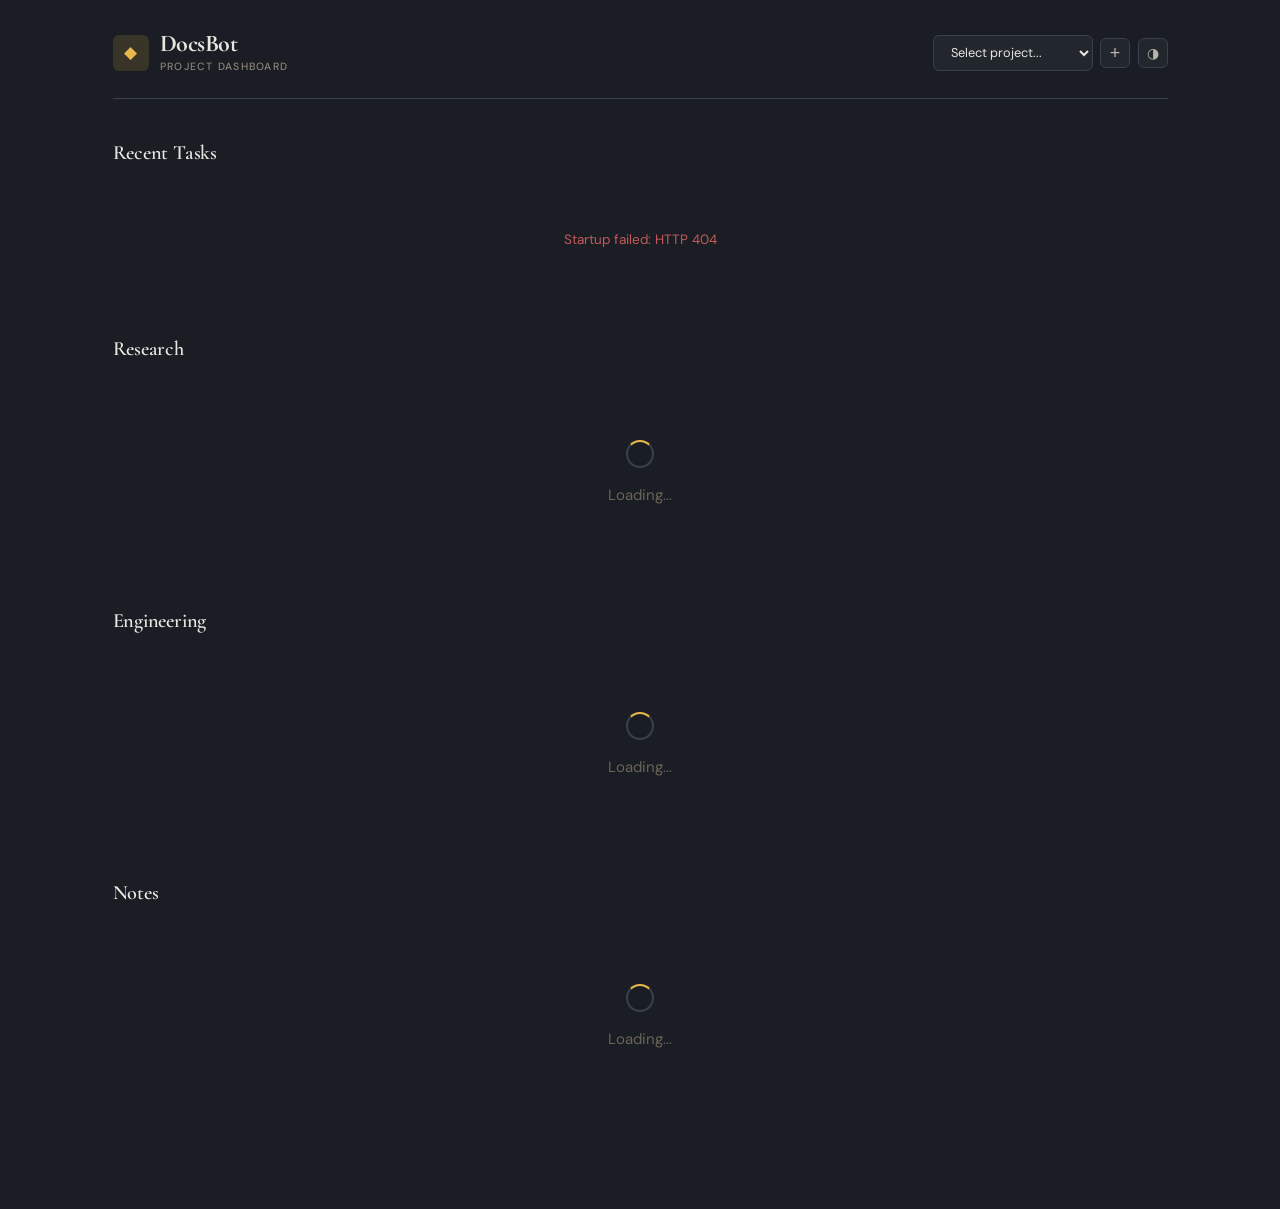
==== templates/index.html @ 3e3f4b2b "feat(ui): light/dark theme toggle + fix note rendering - Add [data-theme="light"] CSS overrides (war" ====
<!DOCTYPE html>
<html lang="en">
<head>
  <meta charset="UTF-8">
  <meta name="viewport" content="width=device-width, initial-scale=1.0">
  <title>DocsBot</title>
  <link rel="preconnect" href="https://fonts.googleapis.com">
  <link rel="preconnect" href="https://fonts.gstatic.com" crossorigin>
  <link href="https://fonts.googleapis.com/css2?family=Cormorant+Garamond:ital,wght@0,400;0,600;0,700;1,400&family=DM+Sans:opsz,wght@9..40,300;9..40,400;9..40,500;9..40,600;9..40,700&family=JetBrains+Mono:wght@400;500&display=swap" rel="stylesheet">
  <link rel="stylesheet" href="style.css">
  <!-- Apply saved theme before paint to avoid flash -->
  <script>
    (function(){ const t = localStorage.getItem('docsbot:theme'); if(t) document.documentElement.setAttribute('data-theme', t); })();
  </script>
</head>
<body>
  <div class="app">
    <!-- Header -->
    <header class="header">
      <div class="brand">
        <div class="brand-icon">◆</div>
        <div>
          <div class="brand-title">DocsBot</div>
          <div class="brand-sub">Project Dashboard</div>
        </div>
      </div>
      <div class="header-actions">
        <select id="projectSelect" class="project-select">
          <option value="" disabled selected>Select project...</option>
        </select>
        <button id="addFolder" class="add-folder-btn" title="打开文件夹">+</button>
        <button id="themeToggle" class="theme-btn" title="切换明暗模式">◑</button>
      </div>
    </header>

    <!-- Folder bar (toggled by + button when projects are loaded) -->
    <div id="folderBar" class="folder-bar" style="display:none;">
      <span class="folder-bar-label">打开文件夹</span>
      <input id="folderBarInput" class="folder-bar-input" type="text"
             placeholder="/Users/you/MyProject" spellcheck="false" autocomplete="off">
      <button id="folderBarBtn" class="folder-bar-open-btn">打开</button>
      <button id="folderBarClose" class="folder-bar-close-btn">✕</button>
      <span id="folderBarErr" class="folder-bar-err"></span>
    </div>

    <!-- Landing (shown when no projects are registered) -->
    <div class="landing" id="landing" style="display:none;">
      <div class="landing-inner">
        <div class="landing-icon">◆</div>
        <h2 class="landing-title">打开文件夹以继续</h2>
        <p class="landing-subtitle">输入项目文件夹路径，DocsBot 将自动检测其中的 docs/ 子目录。</p>
        <div class="landing-form">
          <input type="text" id="folderInput" class="folder-input" placeholder="/Users/you/MyProject" spellcheck="false">
          <button class="folder-btn" id="folderBtn">打开</button>
        </div>
        <div class="landing-error" id="landingError"></div>
      </div>
    </div>

    <!-- Recent Tasks -->
    <section class="section" id="sectionTodo">
      <div class="section-header">
        <h2 class="section-title">Recent Tasks</h2>
        <span class="section-count" id="todoCount"></span>
      </div>
      <div id="todoBody">
        <div class="loading-state">
          <div class="spinner"></div>
          <p>Loading...</p>
        </div>
      </div>
    </section>

    <!-- Research -->
    <section class="section" id="sectionResearch">
      <div class="section-header">
        <h2 class="section-title">Research</h2>
        <span class="section-count" id="researchCount"></span>
      </div>
      <div id="researchBody">
        <div class="loading-state">
          <div class="spinner"></div>
          <p>Loading...</p>
        </div>
      </div>
    </section>

    <!-- Engineering -->
    <section class="section" id="sectionEngineering">
      <div class="section-header">
        <h2 class="section-title">Engineering</h2>
        <span class="section-count" id="engineeringCount"></span>
      </div>
      <div id="engineeringBody">
        <div class="loading-state">
          <div class="spinner"></div>
          <p>Loading...</p>
        </div>
      </div>
    </section>

    <!-- Notes -->
    <section class="section" id="sectionNotes">
      <div class="section-header">
        <h2 class="section-title">Notes</h2>
        <span class="section-count" id="notesCount"></span>
      </div>
      <div id="notesBody">
        <div class="loading-state">
          <div class="spinner"></div>
          <p>Loading...</p>
        </div>
      </div>
    </section>
  </div>

  <!-- Modal -->
  <div class="modal-overlay" id="modalOverlay">
    <div class="modal">
      <button class="modal-close" id="modalClose">&times;</button>
      <div class="modal-body" id="modalBody"></div>
    </div>
  </div>

  <script src="app.js"></script>
</body>
</html>
---- templates/style.css ----
/* ================================================================
   DocsBot Dashboard — Adaptive Theme (dark default, light optional)
   ================================================================ */

:root {
  /* Typography */
  --font-display: 'Cormorant Garamond', Georgia, 'Noto Serif SC', serif;
  --font-body: 'DM Sans', -apple-system, BlinkMacSystemFont, 'Segoe UI', 'Noto Sans SC', sans-serif;
  --font-mono: 'JetBrains Mono', 'SF Mono', Monaco, 'Cascadia Code', monospace;

  /* Dark theme — warm slate */
  --bg-primary: #1a1d23;
  --bg-secondary: #22262d;
  --bg-tertiary: #2a2f38;
  --bg-elevated: #323844;
  --bg-hover: #3a404d;
  --border-subtle: #3a404d;
  --border-default: #4a5260;
  --text-primary: #e8e6e1;
  --text-secondary: #b8b4aa;
  --text-tertiary: #8a8478;
  --text-muted: #6a6458;

  --accent: #e8b84d;
  --accent-hover: #f0c868;
  --accent-dim: rgba(232, 184, 77, 0.15);
  --accent-glow: rgba(232, 184, 77, 0.08);

  --success: #5a9e6e;
  --success-bg: rgba(90, 158, 110, 0.12);
  --error: #c45a5a;
  --error-bg: rgba(196, 90, 90, 0.12);
  --warning: #c9a04a;
  --warning-bg: rgba(201, 160, 74, 0.12);
  --info: #5a8ec4;
  --info-bg: rgba(90, 142, 196, 0.12);

  /* Status */
  --status-open: #8a8478;
  --status-in-progress: #5a8ec4;
  --status-blocked: #c9a04a;
  --status-done: #5a9e6e;
  --status-abandoned: #c45a5a;

  /* Bucket */
  --p0: #c45a5a; --p0-bg: rgba(196, 90, 90, 0.08); --p0-line: rgba(196, 90, 90, 0.35);
  --p1: #c9a04a; --p1-bg: rgba(201, 160, 74, 0.08); --p1-line: rgba(201, 160, 74, 0.35);
  --p2: #5a9e6e; --p2-bg: rgba(90, 158, 110, 0.08); --p2-line: rgba(90, 158, 110, 0.35);
  --p3: #5a8ec4; --p3-bg: rgba(90, 142, 196, 0.08); --p3-line: rgba(90, 142, 196, 0.35);
  --p4: #8a6bc4; --p4-bg: rgba(138, 107, 196, 0.08); --p4-line: rgba(138, 107, 196, 0.35);
  --p5: #6a7585; --p5-bg: rgba(106, 117, 133, 0.08); --p5-line: rgba(106, 117, 133, 0.35);

  --shadow-sm: 0 1px 3px rgba(0,0,0,0.3);
  --shadow-md: 0 4px 16px rgba(0,0,0,0.4);
  --shadow-lg: 0 8px 32px rgba(0,0,0,0.5);

  --radius-sm: 6px;
  --radius-md: 10px;
  --radius-lg: 16px;

  --transition-fast: 0.15s ease;
  --transition-base: 0.25s ease;
  --transition-slow: 0.4s ease;
}

/* ================================================================
   LIGHT THEME OVERRIDES
   ================================================================ */
[data-theme="light"] {
  --bg-primary:    #f7f5f1;
  --bg-secondary:  #edeae4;
  --bg-tertiary:   #e3dfd7;
  --bg-elevated:   #d8d3c9;
  --bg-hover:      #cdc8bc;
  --border-subtle: #d0cbc0;
  --border-default:#bbb5a8;
  --text-primary:  #2a2620;
  --text-secondary:#48423a;
  --text-tertiary: #6e6558;
  --text-muted:    #968e82;

  --accent:        #b07a28;
  --accent-hover:  #c98c30;
  --accent-dim:    rgba(176, 122, 40, 0.14);
  --accent-glow:   rgba(176, 122, 40, 0.07);

  --success:    #3a7a52;  --success-bg: rgba(58,122,82,0.1);
  --error:      #a03838;  --error-bg:   rgba(160,56,56,0.1);
  --warning:    #9a7030;  --warning-bg: rgba(154,112,48,0.1);
  --info:       #3868a0;  --info-bg:    rgba(56,104,160,0.1);

  --status-open:        #9a9085;
  --status-in-progress: #3868a0;
  --status-blocked:     #9a7030;
  --status-done:        #3a7a52;
  --status-abandoned:   #a03838;

  --p0: #a03838; --p0-bg: rgba(160,56,56,0.07);  --p0-line: rgba(160,56,56,0.3);
  --p1: #9a7030; --p1-bg: rgba(154,112,48,0.07); --p1-line: rgba(154,112,48,0.3);
  --p2: #3a7a52; --p2-bg: rgba(58,122,82,0.07);  --p2-line: rgba(58,122,82,0.3);
  --p3: #3868a0; --p3-bg: rgba(56,104,160,0.07); --p3-line: rgba(56,104,160,0.3);
  --p4: #6a4ea0; --p4-bg: rgba(106,78,160,0.07); --p4-line: rgba(106,78,160,0.3);
  --p5: #586070; --p5-bg: rgba(88,96,112,0.07);  --p5-line: rgba(88,96,112,0.3);

  --shadow-sm: 0 1px 3px rgba(0,0,0,0.1);
  --shadow-md: 0 4px 16px rgba(0,0,0,0.14);
  --shadow-lg: 0 8px 32px rgba(0,0,0,0.18);
}

/* ================================================================
   BASE
   ================================================================ */
*, *::before, *::after { box-sizing: border-box; margin: 0; padding: 0; }

html {
  font-size: 15px;
  scroll-behavior: smooth;
}

body {
  font-family: var(--font-body);
  font-weight: 400;
  line-height: 1.6;
  color: var(--text-primary);
  background: var(--bg-primary);
  min-height: 100vh;
  -webkit-font-smoothing: antialiased;
  -moz-osx-font-smoothing: grayscale;
}

::selection {
  background: var(--accent-dim);
  color: var(--text-primary);
}

::-webkit-scrollbar { width: 6px; }
::-webkit-scrollbar-track { background: transparent; }
::-webkit-scrollbar-thumb { background: var(--border-default); border-radius: 3px; }
::-webkit-scrollbar-thumb:hover { background: var(--text-tertiary); }

/* ================================================================
   APP SHELL
   ================================================================ */
.app {
  max-width: 1100px;
  margin: 0 auto;
  padding: 2rem 1.5rem 4rem;
}

@media (max-width: 640px) {
  .app { padding: 1rem 1rem 3rem; }
}

/* ================================================================
   HEADER
   ================================================================ */
.header {
  display: flex;
  justify-content: space-between;
  align-items: center;
  padding-bottom: 1.5rem;
  margin-bottom: 2.5rem;
  border-bottom: 1px solid var(--border-subtle);
  animation: fadeSlideDown 0.6s ease both;
}

.brand {
  display: flex;
  align-items: center;
  gap: 0.75rem;
}

.brand-icon {
  width: 36px;
  height: 36px;
  display: flex;
  align-items: center;
  justify-content: center;
  background: var(--accent-dim);
  border-radius: var(--radius-sm);
  font-size: 1.1rem;
  color: var(--accent);
  flex-shrink: 0;
}

.brand-title {
  font-family: var(--font-display);
  font-size: 1.6rem;
  font-weight: 700;
  letter-spacing: -0.02em;
  line-height: 1.2;
}

.brand-sub {
  font-size: 0.7rem;
  color: var(--text-tertiary);
  text-transform: uppercase;
  letter-spacing: 0.12em;
  font-weight: 500;
}

.project-select {
  background: var(--bg-secondary);
  border: 1px solid var(--border-subtle);
  border-radius: var(--radius-sm);
  color: var(--text-primary);
  font-family: var(--font-body);
  font-size: 0.85rem;
  padding: 0.5rem 0.9rem;
  min-width: 160px;
  cursor: pointer;
  outline: none;
  transition: all var(--transition-fast);
}
.project-select:focus {
  border-color: var(--accent);
  box-shadow: 0 0 0 3px var(--accent-dim);
}
.project-select option {
  background: var(--bg-secondary);
  color: var(--text-primary);
}

/* ================================================================
   SECTIONS
   ================================================================ */
.section {
  margin-bottom: 2.5rem;
  animation: fadeSlideUp 0.6s ease both;
}
.section:nth-child(2) { animation-delay: 0.05s; }
.section:nth-child(3) { animation-delay: 0.1s; }
.section:nth-child(4) { animation-delay: 0.15s; }
.section:nth-child(5) { animation-delay: 0.2s; }

.section-header {
  display: flex;
  justify-content: space-between;
  align-items: center;
  margin-bottom: 1rem;
  flex-wrap: wrap;
  gap: 0.5rem;
}

.section-title {
  font-family: var(--font-display);
  font-size: 1.35rem;
  font-weight: 600;
  color: var(--text-primary);
  letter-spacing: -0.01em;
}

.section-count {
  font-size: 0.75rem;
  color: var(--text-muted);
  font-family: var(--font-mono);
  font-weight: 500;
}

/* ================================================================
   CARD LIST (for Todo / row-style cards)
   ================================================================ */
.card-list {
  background: var(--bg-secondary);
  border: 1px solid var(--border-subtle);
  border-radius: var(--radius-md);
  overflow: hidden;
}

/* Todo list: scrollable with max height */
#sectionTodo .card-list {
  max-height: 340px;
  overflow-y: auto;
}

.row-card {
  display: flex;
  align-items: center;
  gap: 1rem;
  padding: 0.85rem 1.1rem;
  border-bottom: 1px solid var(--border-subtle);
  transition: background var(--transition-fast);
  cursor: pointer;
  position: relative;
}
.row-card:last-child { border-bottom: none; }
.row-card:hover {
  background: var(--bg-tertiary);
}

.row-card::before {
  content: '';
  position: absolute;
  left: 0;
  top: 0;
  bottom: 0;
  width: 3px;
  background: var(--bucket-line, var(--border-default));
  opacity: 0.7;
}

.row-card-main {
  flex: 1;
  min-width: 0;
}

.row-card-title {
  font-weight: 600;
  font-size: 0.92rem;
  line-height: 1.45;
  color: var(--text-primary);
  margin-bottom: 0.2rem;
}

.row-card-meta {
  font-size: 0.78rem;
  color: var(--text-tertiary);
  line-height: 1.5;
  display: flex;
  gap: 0.75rem;
  flex-wrap: wrap;
}

.row-card-meta .sep {
  color: var(--text-muted);
}

.row-card-actions {
  display: flex;
  gap: 0.4rem;
  flex-shrink: 0;
  align-items: center;
}

/* ================================================================
   CARD GRID (for Research / Notes)
   ================================================================ */
.card-grid {
  display: grid;
  grid-template-columns: repeat(2, 1fr);
  gap: 0.75rem;
}

@media (max-width: 768px) {
  .card-grid { grid-template-columns: 1fr; }
}

.grid-card {
  background: var(--bg-secondary);
  border: 1px solid var(--border-subtle);
  border-radius: var(--radius-md);
  padding: 1.1rem;
  cursor: pointer;
  transition: all var(--transition-base);
  position: relative;
  overflow: hidden;
}
.grid-card:hover {
  border-color: var(--border-default);
  box-shadow: var(--shadow-md);
  transform: translateY(-2px);
}
.grid-card::before {
  content: '';
  position: absolute;
  top: 0;
  left: 0;
  right: 0;
  height: 2px;
  background: var(--card-accent, var(--accent));
  opacity: 0;
  transition: opacity var(--transition-base);
}
.grid-card:hover::before {
  opacity: 1;
}

.grid-card-header {
  display: flex;
  justify-content: space-between;
  align-items: flex-start;
  gap: 0.5rem;
  margin-bottom: 0.5rem;
}

.grid-card-id {
  font-family: var(--font-mono);
  font-size: 0.72rem;
  font-weight: 500;
  color: var(--text-muted);
  letter-spacing: 0.02em;
}

.grid-card-badges {
  display: flex;
  gap: 0.35rem;
  flex-shrink: 0;
}

.grid-card-title {
  font-weight: 600;
  font-size: 0.95rem;
  line-height: 1.4;
  color: var(--text-primary);
  margin-bottom: 0.4rem;
}

.grid-card-subtitle {
  font-family: var(--font-mono);
  font-size: 0.8rem;
  color: var(--accent);
  margin-bottom: 0.5rem;
  font-weight: 500;
}

.grid-card-summary {
  font-size: 0.85rem;
  line-height: 1.55;
  color: var(--text-secondary);
  display: -webkit-box;
  -webkit-line-clamp: 3;
  -webkit-box-orient: vertical;
  overflow: hidden;
}

/* ================================================================
   MODULE GROUPS (for Engineering)
   ================================================================ */
.module-group {
  margin-bottom: 1.25rem;
}
.module-group:last-child {
  margin-bottom: 0;
}

.module-group-header {
  display: flex;
  align-items: center;
  gap: 0.6rem;
  padding: 0.6rem 0;
  margin-bottom: 0.6rem;
  border-bottom: 1px solid var(--border-subtle);
}

.module-group-icon {
  width: 28px;
  height: 28px;
  display: flex;
  align-items: center;
  justify-content: center;
  background: var(--accent-dim);
  border-radius: var(--radius-sm);
  font-size: 0.85rem;
  color: var(--accent);
}

.module-group-title {
  font-size: 0.82rem;
  font-weight: 600;
  color: var(--text-secondary);
  text-transform: uppercase;
  letter-spacing: 0.1em;
}

.module-group-count {
  font-family: var(--font-mono);
  font-size: 0.75rem;
  color: var(--text-muted);
  margin-left: auto;
}

.module-group-grid {
  display: grid;
  grid-template-columns: repeat(3, 1fr);
  gap: 0.6rem;
}

@media (max-width: 900px) {
  .module-group-grid { grid-template-columns: repeat(2, 1fr); }
}
@media (max-width: 640px) {
  .module-group-grid { grid-template-columns: 1fr; }
}

.compact-card {
  background: var(--bg-secondary);
  border: 1px solid var(--border-subtle);
  border-radius: var(--radius-sm);
  padding: 0.85rem;
  cursor: pointer;
  transition: all var(--transition-fast);
  position: relative;
  border-left: 3px solid var(--bucket-line, var(--border-default));
}
.compact-card:hover {
  background: var(--bg-tertiary);
  border-color: var(--border-default);
  transform: translateY(-1px);
  box-shadow: var(--shadow-sm);
}

.compact-card-title {
  font-weight: 600;
  font-size: 0.88rem;
  line-height: 1.4;
  color: var(--text-primary);
  margin-bottom: 0.3rem;
}

.compact-card-meta {
  display: flex;
  gap: 0.5rem;
  flex-wrap: wrap;
  align-items: center;
}

/* ================================================================
   BADGES
   ================================================================ */
.badge {
  display: inline-flex;
  align-items: center;
  gap: 0.25rem;
  padding: 0.15rem 0.5rem;
  border-radius: 100px;
  font-size: 0.7rem;
  font-weight: 600;
  letter-spacing: 0.02em;
  line-height: 1.4;
  vertical-align: middle;
  white-space: nowrap;
}

.badge-open        { background: rgba(138, 132, 120, 0.12); color: var(--status-open); border: 1px solid rgba(138, 132, 120, 0.2); }
.badge-in-progress { background: var(--info-bg); color: var(--status-in-progress); border: 1px solid rgba(90, 142, 196, 0.2); }
.badge-blocked     { background: var(--warning-bg); color: var(--status-blocked); border: 1px solid rgba(201, 160, 74, 0.2); }
.badge-done        { background: var(--success-bg); color: var(--status-done); border: 1px solid rgba(90, 158, 110, 0.2); }
.badge-abandoned   { background: var(--error-bg); color: var(--status-abandoned); border: 1px solid rgba(196, 90, 90, 0.2); }

.badge-bucket {
  background: transparent;
  color: var(--text-muted);
  border: 1px solid var(--border-subtle);
  font-family: var(--font-mono);
}

.badge-kind {
  background: var(--accent-glow);
  color: var(--accent);
  border: 1px solid rgba(232, 184, 77, 0.2);
}

/* ================================================================
   NOTE CARDS
   ================================================================ */
.note-card {
  background: var(--bg-secondary);
  border: 1px solid var(--border-subtle);
  border-radius: var(--radius-md);
  padding: 1rem;
  cursor: pointer;
  transition: all var(--transition-base);
  position: relative;
}
.note-card:hover {
  border-color: var(--border-default);
  box-shadow: var(--shadow-md);
  transform: translateY(-2px);
}
.note-card::before {
  content: '';
  position: absolute;
  top: 0;
  left: 0;
  right: 0;
  height: 2px;
  background: var(--accent);
  opacity: 0;
  transition: opacity var(--transition-base);
}
.note-card:hover::before {
  opacity: 1;
}

.note-card-date {
  font-family: var(--font-mono);
  font-size: 0.72rem;
  color: var(--text-muted);
  margin-bottom: 0.35rem;
}

.note-card-title {
  font-weight: 600;
  font-size: 0.92rem;
  line-height: 1.4;
  color: var(--text-primary);
  margin-bottom: 0.3rem;
}

.note-card-excerpt {
  font-size: 0.82rem;
  line-height: 1.5;
  color: var(--text-secondary);
  display: -webkit-box;
  -webkit-line-clamp: 2;
  -webkit-box-orient: vertical;
  overflow: hidden;
}

.note-tags {
  display: flex;
  gap: 0.35rem;
  margin-top: 0.5rem;
  flex-wrap: wrap;
}

.note-tag {
  padding: 0.1rem 0.45rem;
  border-radius: 100px;
  font-size: 0.68rem;
  background: var(--bg-tertiary);
  color: var(--text-tertiary);
  border: 1px solid var(--border-subtle);
  font-weight: 500;
}

/* ================================================================
   LOADING / EMPTY
   ================================================================ */
.loading-state {
  display: flex;
  flex-direction: column;
  align-items: center;
  justify-content: center;
  gap: 1rem;
  padding: 4rem 0;
  color: var(--text-muted);
}

.spinner {
  width: 28px;
  height: 28px;
  border: 2px solid var(--border-subtle);
  border-top-color: var(--accent);
  border-radius: 50%;
  animation: spin 0.8s linear infinite;
}

.empty-state {
  text-align: center;
  padding: 3rem 1rem;
  color: var(--text-muted);
  font-size: 0.9rem;
}

/* ================================================================
   MODAL
   ================================================================ */
.modal-overlay {
  position: fixed;
  top: 0; left: 0; right: 0; bottom: 0;
  background: rgba(0,0,0,0.65);
  display: flex;
  align-items: center;
  justify-content: center;
  z-index: 1500;
  opacity: 0;
  visibility: hidden;
  transition: opacity 0.25s ease, visibility 0.25s ease;
  backdrop-filter: blur(4px);
  padding: 1rem;
}
.modal-overlay.active {
  opacity: 1;
  visibility: visible;
}

.modal {
  background: var(--bg-secondary);
  border: 1px solid var(--border-subtle);
  border-radius: var(--radius-lg);
  max-width: 720px;
  width: 100%;
  max-height: 88vh;
  overflow-y: auto;
  position: relative;
  transform: translateY(20px) scale(0.98);
  transition: transform 0.3s cubic-bezier(0.16, 1, 0.3, 1);
  box-shadow: var(--shadow-lg);
}
.modal-overlay.active .modal {
  transform: translateY(0) scale(1);
}

.modal-close {
  position: absolute;
  top: 0.8rem;
  right: 1rem;
  background: none;
  border: none;
  font-size: 1.6rem;
  cursor: pointer;
  color: var(--text-muted);
  line-height: 1;
  padding: 0;
  width: 32px;
  height: 32px;
  display: flex;
  align-items: center;
  justify-content: center;
  border-radius: var(--radius-sm);
  transition: all var(--transition-fast);
  z-index: 10;
}
.modal-close:hover {
  color: var(--text-primary);
  background: var(--bg-hover);
}

.modal-body {
  padding: 1.5rem 1.75rem;
}

.modal-header {
  margin-bottom: 1.25rem;
  padding-right: 2rem;
}

.modal-title {
  font-family: var(--font-display);
  font-size: 1.35rem;
  font-weight: 700;
  line-height: 1.35;
  letter-spacing: -0.01em;
  color: var(--text-primary);
  margin-bottom: 0.4rem;
}

.modal-subtitle {
  font-family: var(--font-mono);
  font-size: 0.8rem;
  color: var(--accent);
  font-weight: 500;
}

.modal-meta-row {
  display: flex;
  gap: 0.5rem;
  flex-wrap: wrap;
  margin-bottom: 1rem;
}

.modal-section {
  margin-bottom: 1.25rem;
}
.modal-section:last-child {
  margin-bottom: 0;
}

.modal-section h4 {
  font-size: 0.72rem;
  text-transform: uppercase;
  letter-spacing: 0.12em;
  font-weight: 600;
  color: var(--text-muted);
  margin: 0 0 0.4rem 0;
}

.modal-section p {
  margin: 0 0 0.6rem 0;
  line-height: 1.65;
  color: var(--text-secondary);
  font-size: 0.88rem;
}
.modal-section p:last-child {
  margin-bottom: 0;
}

.modal-section ul {
  margin: 0;
  padding-left: 1.2rem;
  color: var(--text-secondary);
  font-size: 0.88rem;
  line-height: 1.65;
}
.modal-section li {
  margin-bottom: 0.3rem;
}

.modal-divider {
  height: 1px;
  background: var(--border-subtle);
  margin: 1rem 0;
}

/* Note HTML content inside modal */
.modal-html-content {
  line-height: 1.7;
  color: var(--text-secondary);
}
/* Strip inline bg/color from injected note HTML so the theme applies */
.modal-html-content body,
.modal-html-content [style*="background"],
.modal-html-content [style*="color"] {
  background: transparent !important;
  color: inherit !important;
}
.modal-html-content [style*="background-color"] { background-color: transparent !important; }
.modal-html-content h1,
.modal-html-content h2,
.modal-html-content h3 {
  margin-top: 1.2em;
  margin-bottom: 0.6em;
  color: var(--text-primary);
}
.modal-html-content p {
  margin-bottom: 0.8em;
  color: var(--text-secondary);
}
.modal-html-content pre {
  background: var(--bg-tertiary);
  padding: 0.85rem;
  border-radius: var(--radius-sm);
  overflow-x: auto;
  font-size: 0.85rem;
}
.modal-html-content code {
  font-family: var(--font-mono);
  background: var(--bg-tertiary);
  padding: 0.15rem 0.4rem;
  border-radius: 4px;
  font-size: 0.82rem;
}
.modal-html-content a {
  color: var(--accent);
  text-decoration: none;
  border-bottom: 1px solid var(--accent-dim);
  transition: all var(--transition-fast);
}
.modal-html-content a:hover {
  border-bottom-color: var(--accent);
}
.modal-html-content table {
  width: 100%;
  border-collapse: collapse;
  font-size: 0.85rem;
  margin: 0.8rem 0;
}
.modal-html-content th,
.modal-html-content td {
  padding: 0.5rem 0.7rem;
  border: 1px solid var(--border-subtle);
  text-align: left;
}
.modal-html-content th {
  background: var(--bg-tertiary);
  font-weight: 600;
  color: var(--text-primary);
}

/* ================================================================
   ANIMATIONS
   ================================================================ */
@keyframes fadeSlideDown {
  from { opacity: 0; transform: translateY(-12px); }
  to { opacity: 1; transform: translateY(0); }
}
@keyframes fadeSlideUp {
  from { opacity: 0; transform: translateY(16px); }
  to { opacity: 1; transform: translateY(0); }
}
@keyframes fadeIn {
  from { opacity: 0; }
  to { opacity: 1; }
}
@keyframes spin {
  to { transform: rotate(360deg); }
}

/* ================================================================
   HEADER ACTIONS
   ================================================================ */
.header-actions {
  display: flex;
  align-items: center;
  gap: 0.5rem;
}

/* ================================================================
   THEME TOGGLE BUTTON
   ================================================================ */
.theme-btn {
  display: inline-flex;
  align-items: center;
  justify-content: center;
  width: 30px;
  height: 30px;
  background: var(--bg-secondary);
  border: 1px solid var(--border-subtle);
  border-radius: var(--radius-sm);
  color: var(--text-secondary);
  font-size: 0.95rem;
  cursor: pointer;
  transition: all var(--transition-fast);
  flex-shrink: 0;
}
.theme-btn:hover {
  border-color: var(--accent);
  color: var(--accent);
  background: var(--accent-dim);
}

/* ================================================================
   ADD-FOLDER BUTTON (header)
   ================================================================ */
.add-folder-btn {
  display: inline-flex;
  align-items: center;
  justify-content: center;
  width: 30px;
  height: 30px;
  background: var(--bg-secondary);
  border: 1px solid var(--border-subtle);
  border-radius: var(--radius-sm);
  color: var(--text-secondary);
  font-size: 1.2rem;
  line-height: 1;
  cursor: pointer;
  transition: all var(--transition-fast);
  flex-shrink: 0;
}
.add-folder-btn:hover {
  border-color: var(--accent);
  color: var(--accent);
  background: var(--accent-dim);
}

/* ================================================================
   FOLDER BAR (inline, toggled by + button)
   ================================================================ */
.folder-bar {
  display: flex;
  align-items: center;
  gap: 0.5rem;
  flex-wrap: wrap;
  padding: 0.6rem 0.8rem;
  margin-top: -2rem;
  margin-bottom: 2rem;
  background: var(--bg-secondary);
  border: 1px solid var(--border-subtle);
  border-radius: var(--radius-sm);
  animation: fadeSlideDown 0.15s ease both;
}
.folder-bar-label {
  font-size: 0.78rem;
  color: var(--text-muted);
  white-space: nowrap;
  font-family: var(--font-mono);
}
.folder-bar-input {
  flex: 1;
  min-width: 200px;
  background: var(--bg-primary);
  border: 1px solid var(--border-subtle);
  border-radius: var(--radius-sm);
  color: var(--text-primary);
  font-family: var(--font-mono);
  font-size: 0.82rem;
  padding: 0.35rem 0.65rem;
  outline: none;
  transition: border-color var(--transition-fast);
}
.folder-bar-input:focus { border-color: var(--accent); }
.folder-bar-open-btn {
  background: var(--accent);
  border: none;
  border-radius: var(--radius-sm);
  color: var(--bg-primary);
  font-size: 0.82rem;
  font-weight: 600;
  padding: 0.35rem 0.9rem;
  cursor: pointer;
  white-space: nowrap;
  transition: opacity var(--transition-fast);
}
.folder-bar-open-btn:hover { opacity: 0.85; }
.folder-bar-open-btn:disabled { opacity: 0.5; cursor: default; }
.folder-bar-close-btn {
  background: transparent;
  border: 1px solid var(--border-subtle);
  border-radius: var(--radius-sm);
  color: var(--text-muted);
  font-size: 0.78rem;
  padding: 0.35rem 0.55rem;
  cursor: pointer;
  transition: all var(--transition-fast);
}
.folder-bar-close-btn:hover { border-color: var(--text-muted); color: var(--text-secondary); }
.folder-bar-err {
  font-size: 0.78rem;
  color: var(--error, #e06c75);
  width: 100%;
}

/* ================================================================
   LANDING PAGE
   ================================================================ */
.landing {
  display: flex;
  align-items: center;
  justify-content: center;
  min-height: calc(100vh - 120px);
  padding: 2rem 1rem;
}

.landing-inner {
  text-align: center;
  max-width: 480px;
  width: 100%;
}

.landing-icon {
  width: 52px;
  height: 52px;
  display: flex;
  align-items: center;
  justify-content: center;
  background: var(--accent-dim);
  border-radius: var(--radius-md);
  font-size: 1.5rem;
  color: var(--accent);
  margin: 0 auto 1.5rem;
}

.landing-title {
  font-family: var(--font-display);
  font-size: 1.8rem;
  font-weight: 700;
  letter-spacing: -0.02em;
  color: var(--text-primary);
  margin-bottom: 0.75rem;
  line-height: 1.25;
}

.landing-subtitle {
  font-size: 0.9rem;
  color: var(--text-tertiary);
  line-height: 1.6;
  margin-bottom: 2rem;
}

.landing-form {
  display: flex;
  gap: 0.5rem;
  align-items: stretch;
}

.folder-input {
  flex: 1;
  min-width: 0;
  background: var(--bg-secondary);
  border: 1px solid var(--border-default);
  border-radius: var(--radius-sm);
  color: var(--text-primary);
  font-family: var(--font-mono);
  font-size: 0.85rem;
  padding: 0.65rem 0.9rem;
  outline: none;
  transition: border-color var(--transition-fast), box-shadow var(--transition-fast);
}
.folder-input:focus {
  border-color: var(--accent);
  box-shadow: 0 0 0 3px var(--accent-dim);
}
.folder-input::placeholder {
  color: var(--text-muted);
  font-family: var(--font-mono);
}

.folder-btn {
  background: #c9a84c;
  border: 1px solid transparent;
  border-radius: var(--radius-sm);
  color: #1a1d23;
  font-family: var(--font-body);
  font-size: 0.88rem;
  font-weight: 600;
  padding: 0.65rem 1.25rem;
  cursor: pointer;
  white-space: nowrap;
  transition: all var(--transition-fast);
  flex-shrink: 0;
}
.folder-btn:hover:not(:disabled) {
  background: var(--accent-hover);
}
.folder-btn:disabled {
  opacity: 0.6;
  cursor: not-allowed;
}

.landing-error {
  margin-top: 0.85rem;
  font-size: 0.85rem;
  color: var(--error);
  min-height: 1.2em;
  line-height: 1.4;
}

/* ================================================================
   UTILITIES
   ================================================================ */
.hidden { display: none !important; }
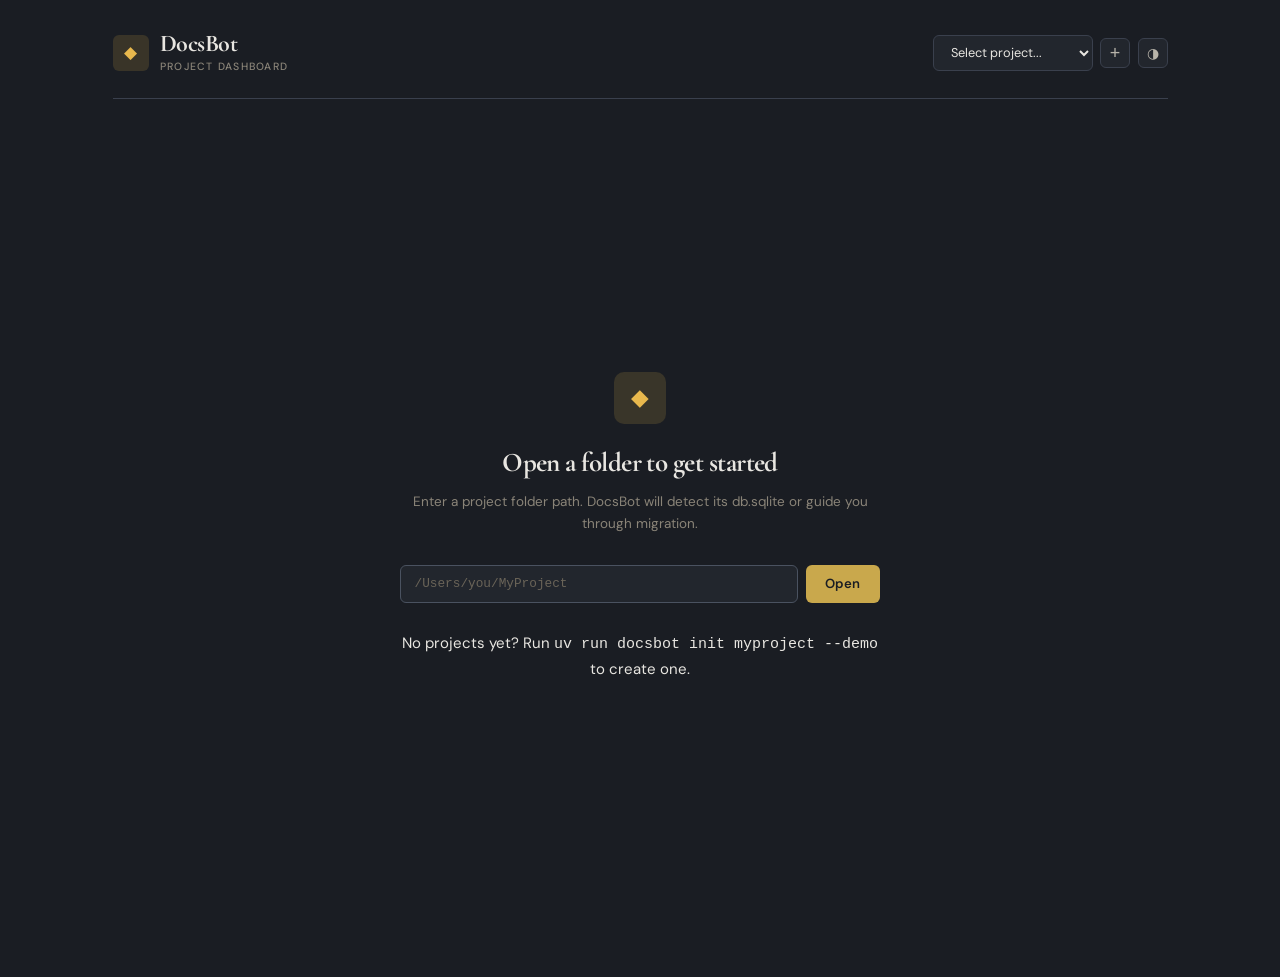
==== commit 97baf03c: "feat: rewrite storage layer to SQLite, replace JS file system Each project now stores all data in a " ====
--- a/templates/index.html
+++ b/templates/index.html
@@ -8,14 +8,12 @@
   <link rel="preconnect" href="https://fonts.gstatic.com" crossorigin>
   <link href="https://fonts.googleapis.com/css2?family=Cormorant+Garamond:ital,wght@0,400;0,600;0,700;1,400&family=DM+Sans:opsz,wght@9..40,300;9..40,400;9..40,500;9..40,600;9..40,700&family=JetBrains+Mono:wght@400;500&display=swap" rel="stylesheet">
   <link rel="stylesheet" href="style.css">
-  <!-- Apply saved theme before paint to avoid flash -->
   <script>
     (function(){ const t = localStorage.getItem('docsbot:theme'); if(t) document.documentElement.setAttribute('data-theme', t); })();
   </script>
 </head>
 <body>
   <div class="app">
-    <!-- Header -->
     <header class="header">
       <div class="brand">
         <div class="brand-icon">◆</div>
@@ -28,93 +26,71 @@
         <select id="projectSelect" class="project-select">
           <option value="" disabled selected>Select project...</option>
         </select>
-        <button id="addFolder" class="add-folder-btn" title="打开文件夹">+</button>
-        <button id="themeToggle" class="theme-btn" title="切换明暗模式">◑</button>
+        <button id="addFolder" class="add-folder-btn" title="Open folder">+</button>
+        <button id="themeToggle" class="theme-btn" title="Toggle theme">◑</button>
       </div>
     </header>
 
-    <!-- Folder bar (toggled by + button when projects are loaded) -->
     <div id="folderBar" class="folder-bar" style="display:none;">
-      <span class="folder-bar-label">打开文件夹</span>
+      <span class="folder-bar-label">Open folder</span>
       <input id="folderBarInput" class="folder-bar-input" type="text"
-             placeholder="/Users/you/MyProject" spellcheck="false" autocomplete="off">
-      <button id="folderBarBtn" class="folder-bar-open-btn">打开</button>
+             placeholder="/Users/you/MyProject" spellcheck="false" autocomplete="off"
+             list="recentPathsList">
+      <datalist id="recentPathsList"></datalist>
+      <button id="folderBarBtn" class="folder-bar-open-btn">Open</button>
       <button id="folderBarClose" class="folder-bar-close-btn">✕</button>
       <span id="folderBarErr" class="folder-bar-err"></span>
     </div>
 
-    <!-- Landing (shown when no projects are registered) -->
     <div class="landing" id="landing" style="display:none;">
       <div class="landing-inner">
         <div class="landing-icon">◆</div>
-        <h2 class="landing-title">打开文件夹以继续</h2>
-        <p class="landing-subtitle">输入项目文件夹路径，DocsBot 将自动检测其中的 docs/ 子目录。</p>
+        <h2 class="landing-title">Open a folder to get started</h2>
+        <p class="landing-subtitle">Enter a project folder path. DocsBot will detect its db.sqlite or guide you through migration.</p>
         <div class="landing-form">
-          <input type="text" id="folderInput" class="folder-input" placeholder="/Users/you/MyProject" spellcheck="false">
-          <button class="folder-btn" id="folderBtn">打开</button>
+          <input type="text" id="folderInput" class="folder-input" placeholder="/Users/you/MyProject"
+                 spellcheck="false" list="recentPathsList">
+          <button class="folder-btn" id="folderBtn">Open</button>
         </div>
         <div class="landing-error" id="landingError"></div>
+        <p class="landing-hint">No projects yet? Run <code>uv run docsbot init myproject --demo</code> to create one.</p>
       </div>
     </div>
 
-    <!-- Recent Tasks -->
-    <section class="section" id="sectionTodo">
+    <section class="section" id="sectionTasks">
       <div class="section-header">
-        <h2 class="section-title">Recent Tasks</h2>
-        <span class="section-count" id="todoCount"></span>
+        <h2 class="section-title">Tasks</h2>
+        <span class="section-count" id="tasksCount"></span>
+        <button class="section-add-btn" id="newTaskBtn" title="New task">+</button>
       </div>
-      <div id="todoBody">
-        <div class="loading-state">
-          <div class="spinner"></div>
-          <p>Loading...</p>
-        </div>
+      <div id="tasksBody">
+        <div class="loading-state"><div class="spinner"></div><p>Loading...</p></div>
       </div>
     </section>
 
-    <!-- Research -->
     <section class="section" id="sectionResearch">
       <div class="section-header">
         <h2 class="section-title">Research</h2>
         <span class="section-count" id="researchCount"></span>
+        <button class="section-add-btn" id="newResearchBtn" title="New research direction">+</button>
       </div>
       <div id="researchBody">
-        <div class="loading-state">
-          <div class="spinner"></div>
-          <p>Loading...</p>
-        </div>
+        <div class="loading-state"><div class="spinner"></div><p>Loading...</p></div>
       </div>
     </section>
 
-    <!-- Engineering -->
-    <section class="section" id="sectionEngineering">
-      <div class="section-header">
-        <h2 class="section-title">Engineering</h2>
-        <span class="section-count" id="engineeringCount"></span>
-      </div>
-      <div id="engineeringBody">
-        <div class="loading-state">
-          <div class="spinner"></div>
-          <p>Loading...</p>
-        </div>
-      </div>
-    </section>
-
-    <!-- Notes -->
     <section class="section" id="sectionNotes">
       <div class="section-header">
         <h2 class="section-title">Notes</h2>
         <span class="section-count" id="notesCount"></span>
+        <button class="section-add-btn" id="newNoteBtn" title="New note">+</button>
       </div>
       <div id="notesBody">
-        <div class="loading-state">
-          <div class="spinner"></div>
-          <p>Loading...</p>
-        </div>
+        <div class="loading-state"><div class="spinner"></div><p>Loading...</p></div>
       </div>
     </section>
   </div>
 
-  <!-- Modal -->
   <div class="modal-overlay" id="modalOverlay">
     <div class="modal">
       <button class="modal-close" id="modalClose">&times;</button>
@@ -122,6 +98,13 @@
     </div>
   </div>
 
+  <div class="modal-overlay" id="formOverlay">
+    <div class="modal modal-form">
+      <button class="modal-close" id="formClose">&times;</button>
+      <div class="modal-body" id="formBody"></div>
+    </div>
+  </div>
+
   <script src="app.js"></script>
 </body>
 </html>
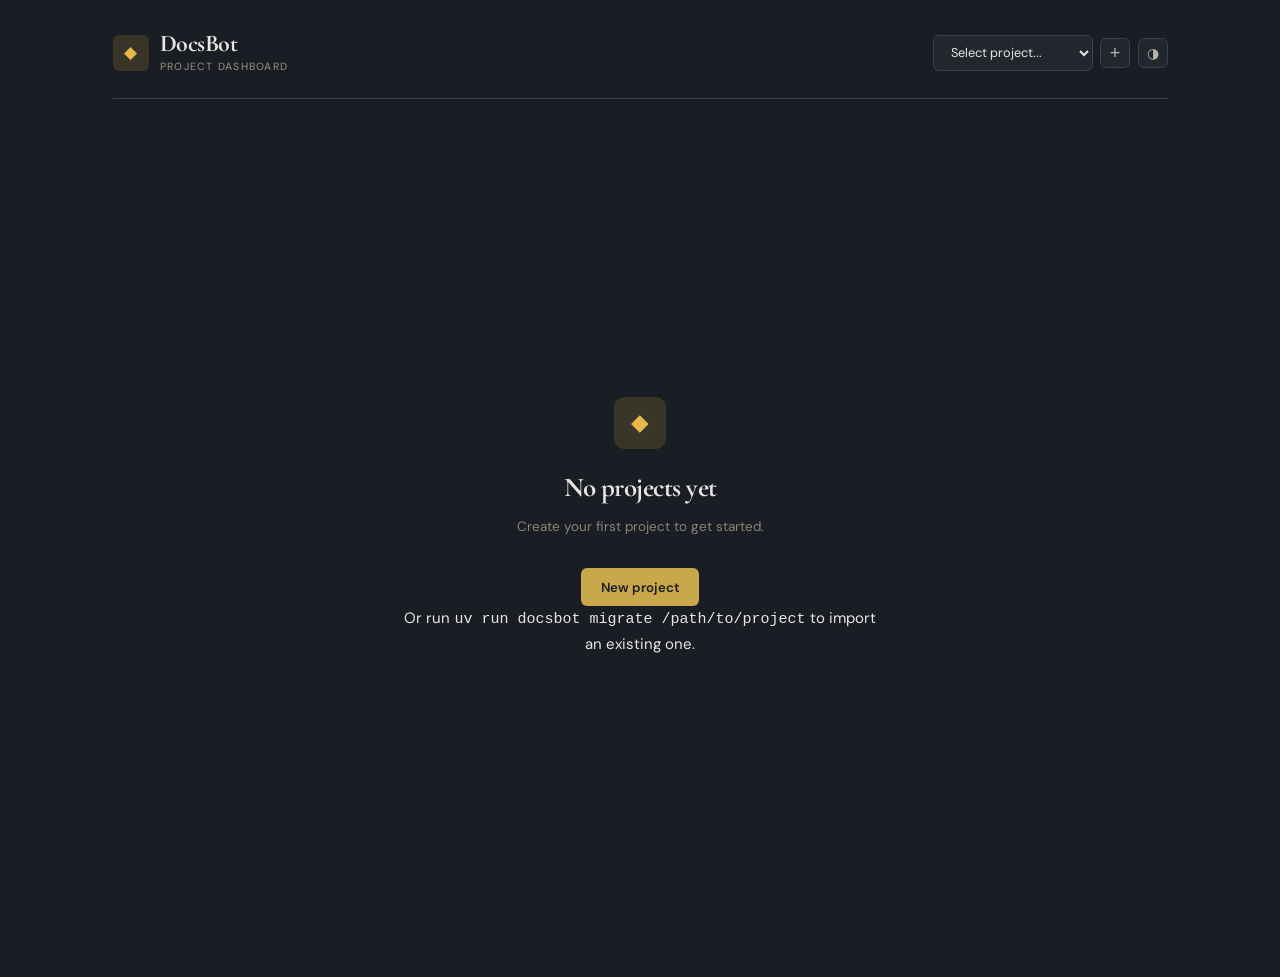
==== commit 212bf150: "feat: move project data to ~/.docsbot, replace folder-open with new-project form All project databas" ====
--- a/templates/index.html
+++ b/templates/index.html
@@ -26,34 +26,18 @@
         <select id="projectSelect" class="project-select">
           <option value="" disabled selected>Select project...</option>
         </select>
-        <button id="addFolder" class="add-folder-btn" title="Open folder">+</button>
+        <button id="newProjectBtn" class="add-folder-btn" title="New project">+</button>
         <button id="themeToggle" class="theme-btn" title="Toggle theme">◑</button>
       </div>
     </header>
 
-    <div id="folderBar" class="folder-bar" style="display:none;">
-      <span class="folder-bar-label">Open folder</span>
-      <input id="folderBarInput" class="folder-bar-input" type="text"
-             placeholder="/Users/you/MyProject" spellcheck="false" autocomplete="off"
-             list="recentPathsList">
-      <datalist id="recentPathsList"></datalist>
-      <button id="folderBarBtn" class="folder-bar-open-btn">Open</button>
-      <button id="folderBarClose" class="folder-bar-close-btn">✕</button>
-      <span id="folderBarErr" class="folder-bar-err"></span>
-    </div>
-
     <div class="landing" id="landing" style="display:none;">
       <div class="landing-inner">
         <div class="landing-icon">◆</div>
-        <h2 class="landing-title">Open a folder to get started</h2>
-        <p class="landing-subtitle">Enter a project folder path. DocsBot will detect its db.sqlite or guide you through migration.</p>
-        <div class="landing-form">
-          <input type="text" id="folderInput" class="folder-input" placeholder="/Users/you/MyProject"
-                 spellcheck="false" list="recentPathsList">
-          <button class="folder-btn" id="folderBtn">Open</button>
-        </div>
-        <div class="landing-error" id="landingError"></div>
-        <p class="landing-hint">No projects yet? Run <code>uv run docsbot init myproject --demo</code> to create one.</p>
+        <h2 class="landing-title">No projects yet</h2>
+        <p class="landing-subtitle">Create your first project to get started.</p>
+        <button class="folder-btn" id="landingNewBtn">New project</button>
+        <p class="landing-hint">Or run <code>uv run docsbot migrate /path/to/project</code> to import an existing one.</p>
       </div>
     </div>
 
